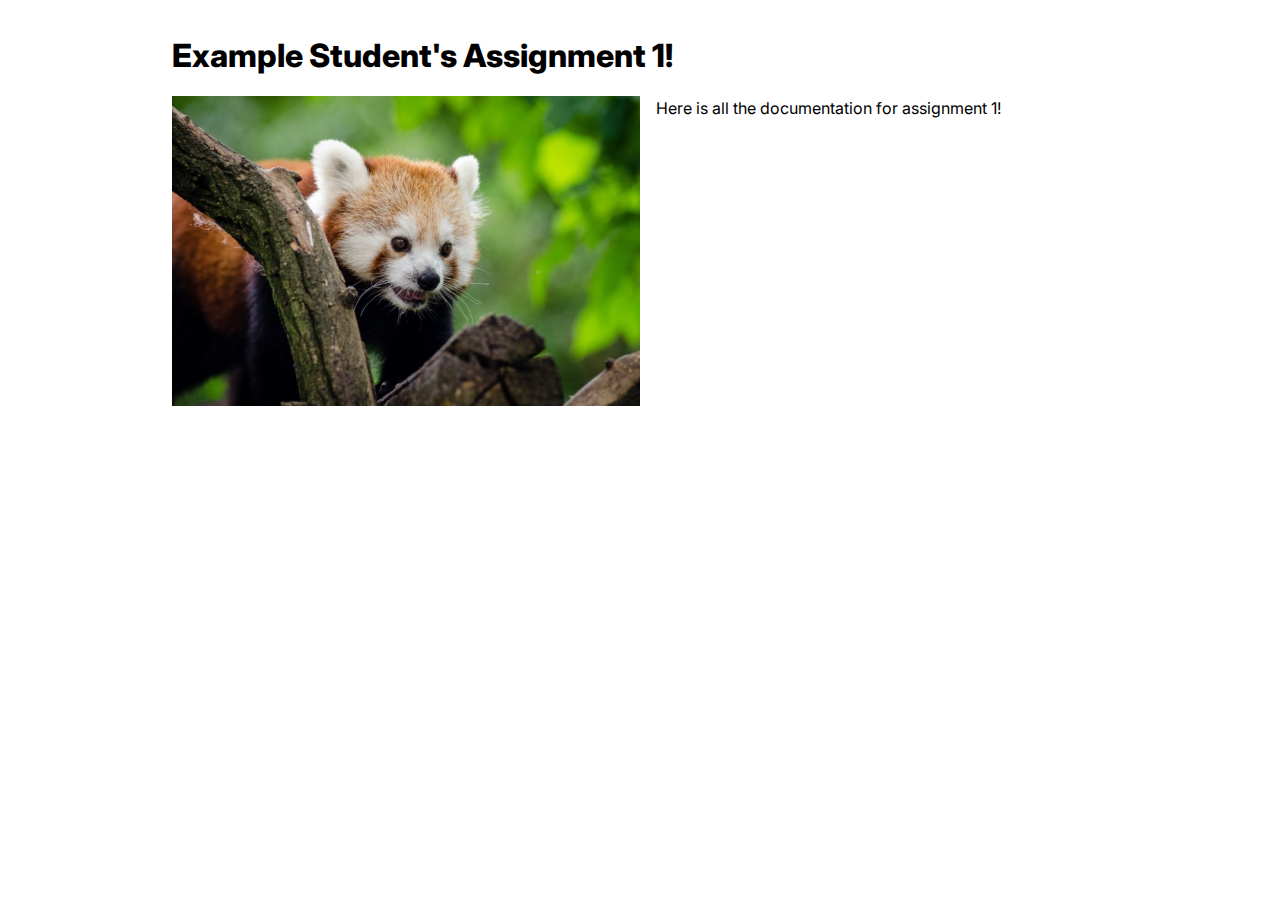
==== a1.html @ 42ec4fe7 "Testing my portfolio site" ====
<!DOCTYPE html>
<html>
  <head>
    <meta charset="utf-8" />
    <meta name="viewport" content="width=device-width, maximum-scale=1.0" />

    <title>Example Student's HCDE 439 Physical Computing Page!</title>

    <link href="style.css" rel="stylesheet" type="text/css" />
  </head>
  <body>
    <h1>Example Student's Assignment 1!</h1>
    <div class="header">
      <img src="red-panda.jpg" />
      <p>Here is all the documentation for assignment 1!</p>
    </div>
  </body>
</html>
---- style.css ----
@import url("https://fonts.googleapis.com/css2?family=Inter:wght@100;200;300;400;500;600;700;800;900&display=swap");

*,
*::before,
*::after {
  box-sizing: border-box;
}

* {
  margin: 0;
}

img,
picture,
video,
canvas,
svg {
  display: block;
  max-width: 100%;
}

body {
  font-family: "Inter", sans-serif;
  line-height: 1.5;
  -webkit-font-smoothing: antialiased;
  max-width: 1000px;
  padding: 2em;
  margin: auto;
}

h1 {
  font-weight: 800;
}

h2 {
  font-weight: 700;
}

.header {
  display: flex;
  gap: 1em;
  margin-top: 1em;
}

.header img {
  width: 50%;
  object-fit: cover;
}

.grid {
  display: grid;
  grid-template-columns: repeat(auto-fit, minmax(250px, 1fr));
  gap: 1em;
  margin-top: 2em;
}

.assignment a {
  color: #000;
  text-decoration: none;
}

.assignment a:hover {
  color: #f06;
}

.assignment img {
  aspect-ratio: 1;
  object-fit: cover;
}

.assignment p {
  margin-top: 0.5em;
}
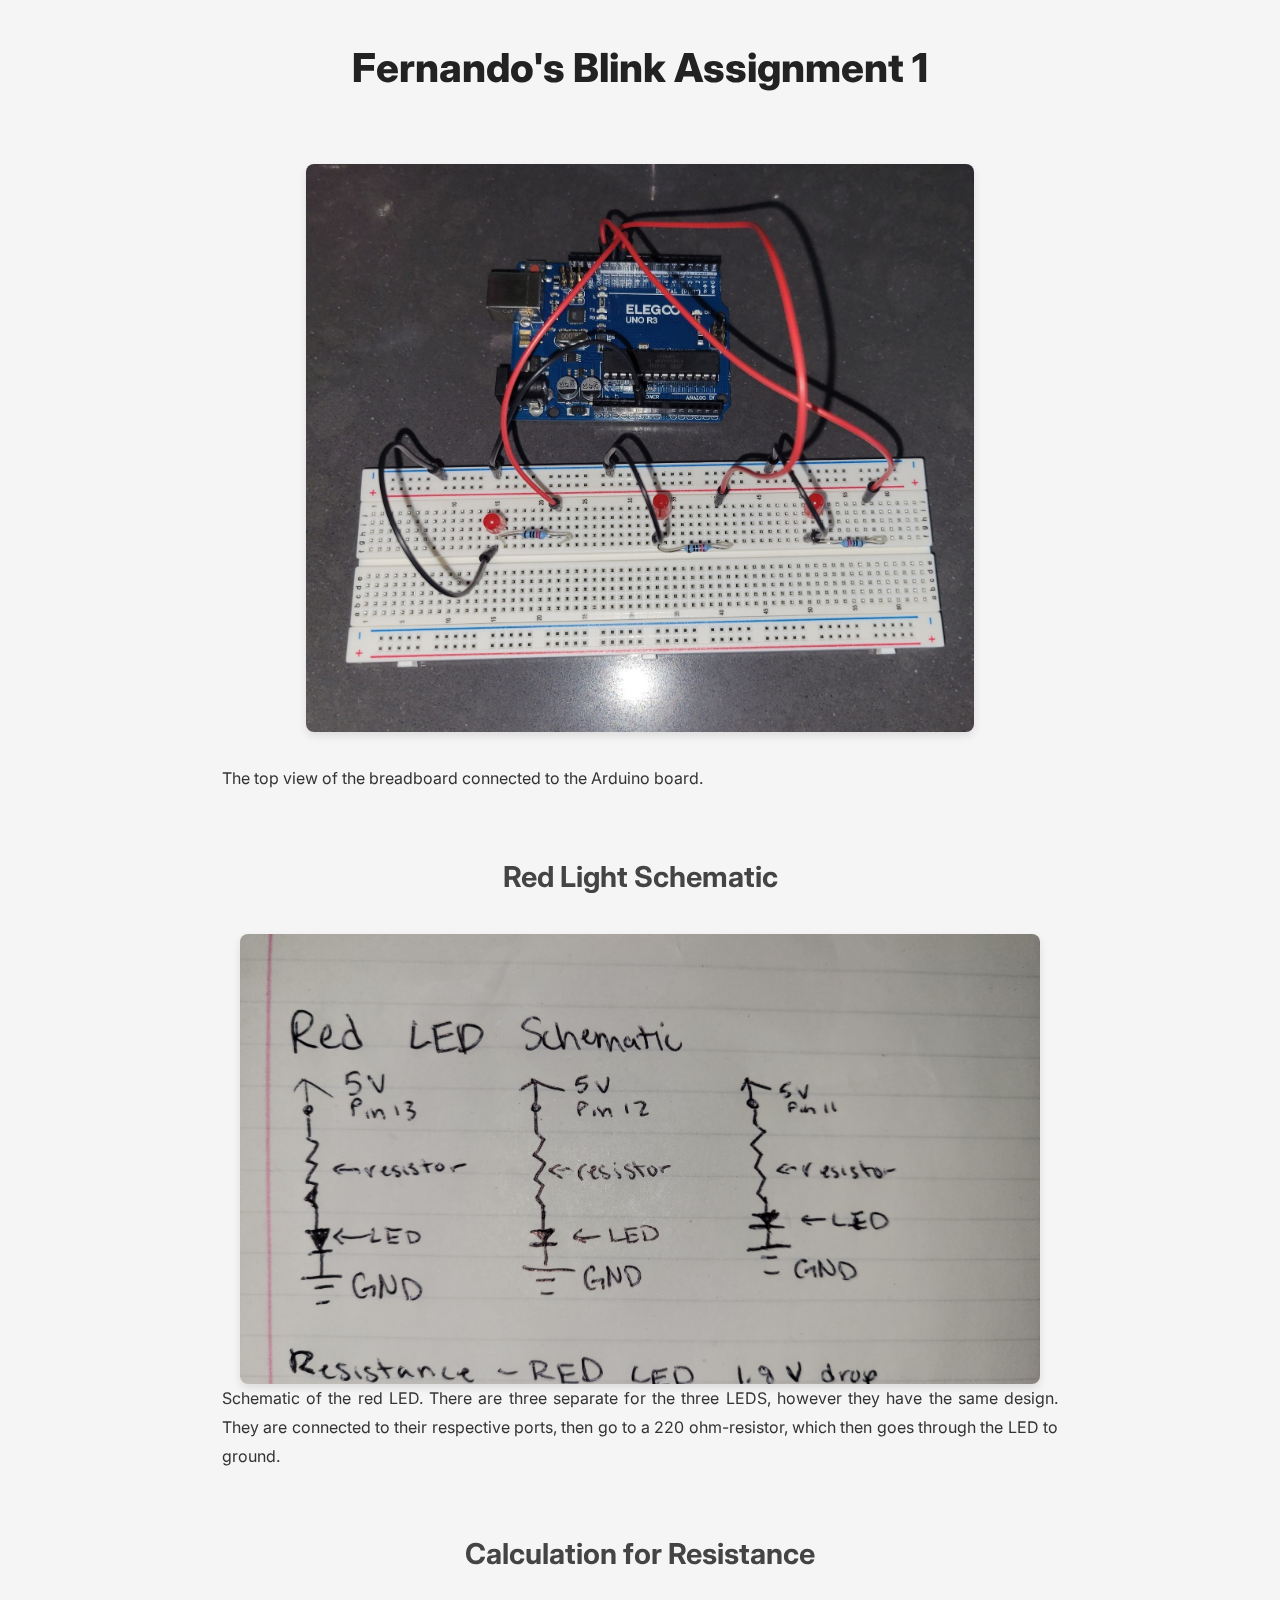
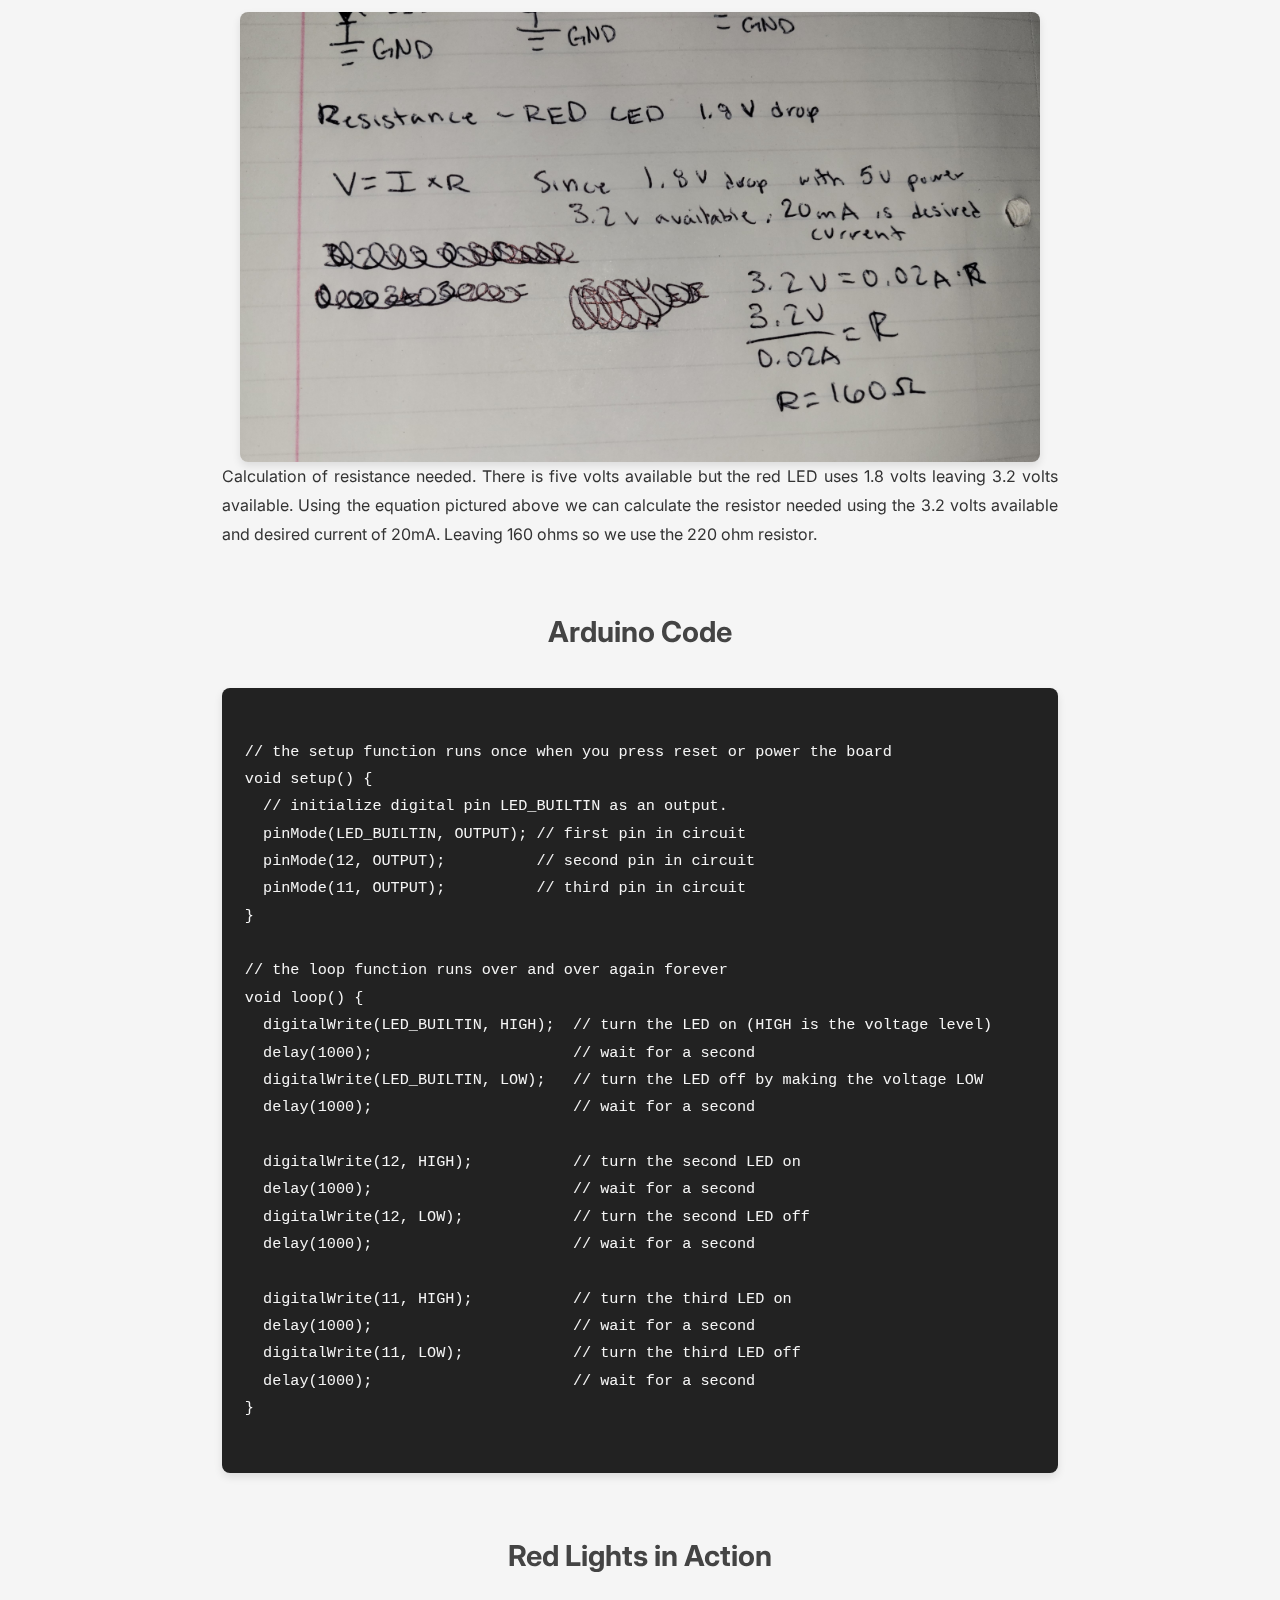
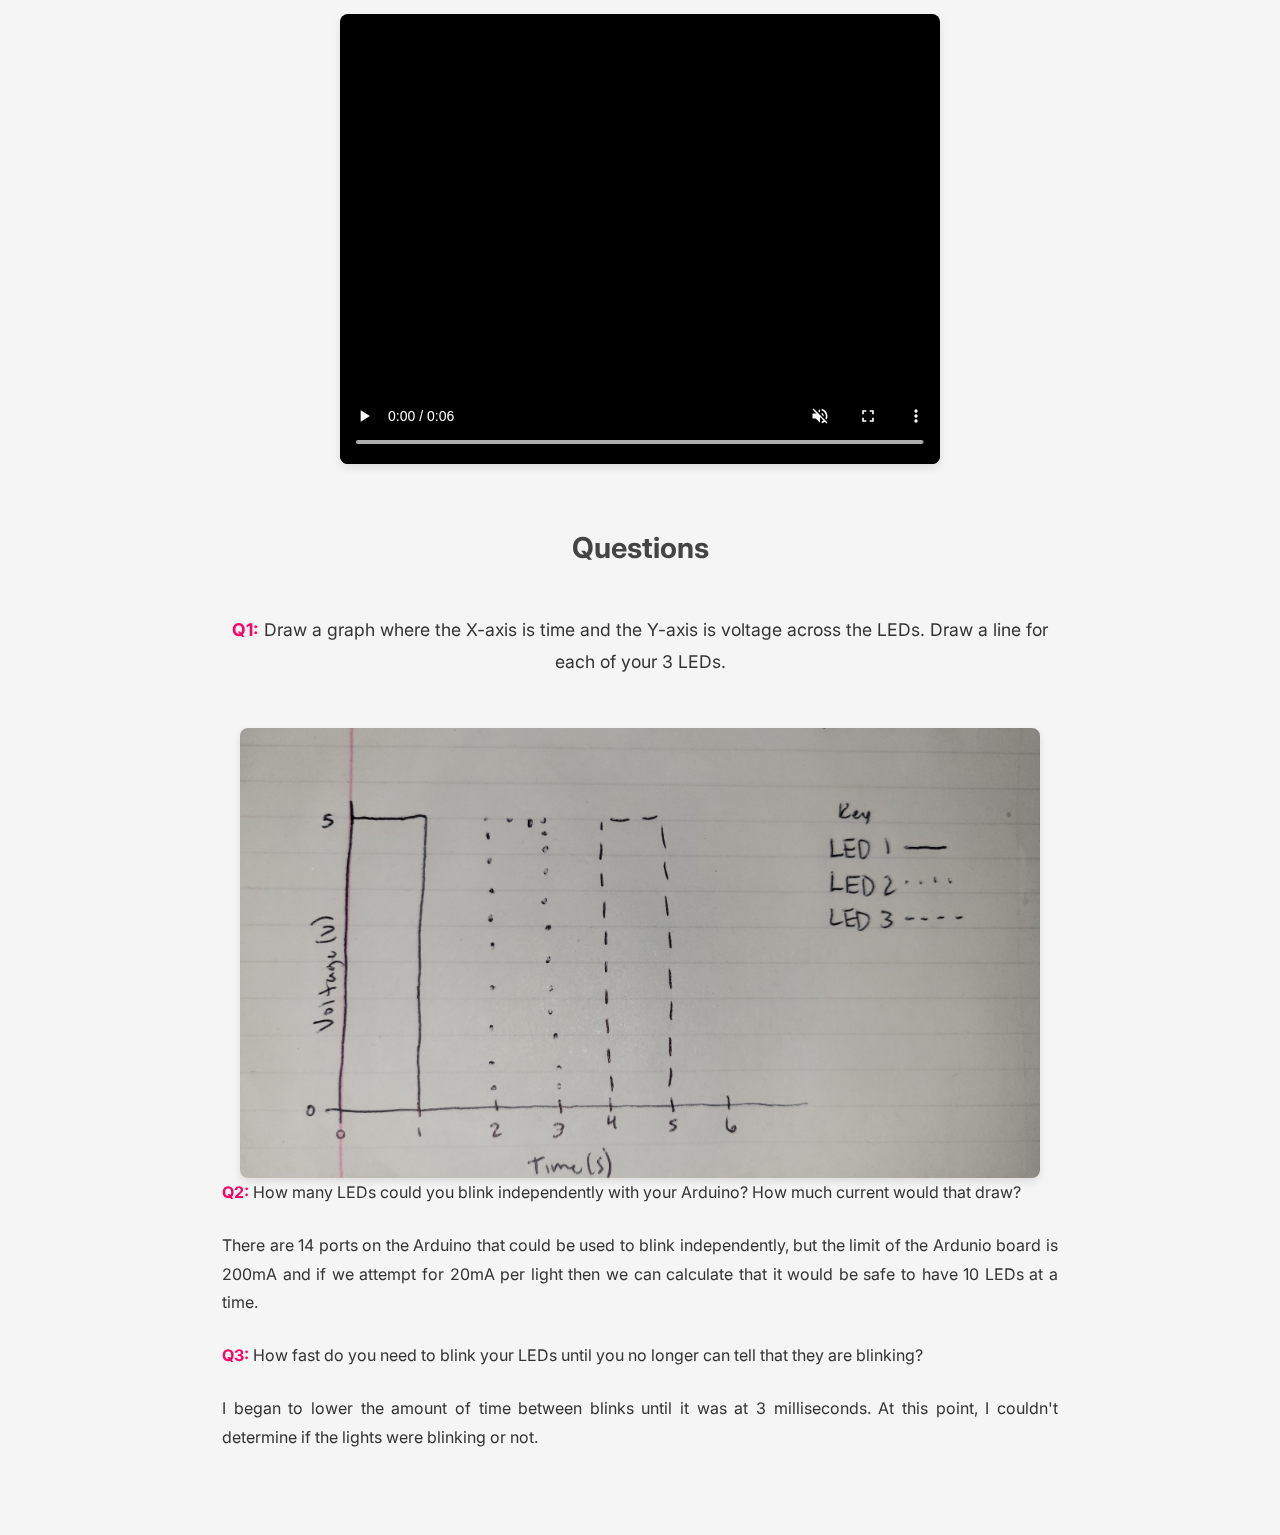
==== commit 06b4d772: "Done A1" ====
--- a/a1.html
+++ b/a1.html
@@ -1,18 +1,100 @@
 <!DOCTYPE html>
-<html>
+<html lang="en">
   <head>
     <meta charset="utf-8" />
-    <meta name="viewport" content="width=device-width, maximum-scale=1.0" />
-
-    <title>Example Student's HCDE 439 Physical Computing Page!</title>
-
-    <link href="style.css" rel="stylesheet" type="text/css" />
+    <meta name="viewport" content="width=device-width, initial-scale=1.0" />
+    <title>Fernando's HCDE 439 Physical Computing Assignment</title>
+    <link href="style.css" rel="stylesheet" />
   </head>
   <body>
-    <h1>Example Student's Assignment 1!</h1>
+    <h1>Fernando's Blink Assignment 1</h1>
+    
+    <!-- Introduction -->
     <div class="header">
-      <img src="red-panda.jpg" />
-      <p>Here is all the documentation for assignment 1!</p>
+      <img src="a1_top_view.jpg" alt="Top view of Assignment 1 setup" />
     </div>
+    <p>The top view of the breadboard connected to the Arduino board.</p>
+    
+    <!-- Schematic Section -->
+    <section>
+      <h2>Red Light Schematic</h2>
+      <div class="grid">
+        <img src="a1_schematic.jpg" alt="Schematic diagram of Assignment 1" />
+      </div>
+      <p>Schematic of the red LED. There are three separate for the three LEDS, however they have the same design. They are connected to their respective ports, then go to a 220 ohm-resistor, which then goes through the LED to ground.</p>
+    </section>
+    
+    <!-- Resistance Section -->
+    <section>
+      <h2>Calculation for Resistance</h2>
+      <div class="grid">
+        <img src="a1_resistance.jpg" alt="Resistance measurement of the circuit" />
+      </div>
+      <p>Calculation of resistance needed. There is five volts available but the red LED uses 1.8 volts leaving 3.2 volts available. Using the equation pictured above we can calculate the resistor needed using the 3.2 volts available and desired current of 20mA. Leaving 160 ohms so we use the 220 ohm resistor.</p>
+    </section>
+    
+    <!-- Arduino Code Section -->
+    <section>
+      <h2>Arduino Code</h2>
+      <pre><code>
+// the setup function runs once when you press reset or power the board
+void setup() {
+  // initialize digital pin LED_BUILTIN as an output.
+  pinMode(LED_BUILTIN, OUTPUT); // first pin in circuit
+  pinMode(12, OUTPUT);          // second pin in circuit
+  pinMode(11, OUTPUT);          // third pin in circuit
+}
+
+// the loop function runs over and over again forever
+void loop() {
+  digitalWrite(LED_BUILTIN, HIGH);  // turn the LED on (HIGH is the voltage level)
+  delay(1000);                      // wait for a second
+  digitalWrite(LED_BUILTIN, LOW);   // turn the LED off by making the voltage LOW
+  delay(1000);                      // wait for a second
+  
+  digitalWrite(12, HIGH);           // turn the second LED on
+  delay(1000);                      // wait for a second
+  digitalWrite(12, LOW);            // turn the second LED off
+  delay(1000);                      // wait for a second
+
+  digitalWrite(11, HIGH);           // turn the third LED on
+  delay(1000);                      // wait for a second
+  digitalWrite(11, LOW);            // turn the third LED off
+  delay(1000);                      // wait for a second
+}
+      </code></pre>
+    </section>
+    
+    <!-- Video Section -->
+    <section>
+      <h2>Red Lights in Action</h2>
+      <video src="Video.mov" controls muted autoplay>
+        Your browser does not support the video tag.
+      </video>
+    </section>
+    
+    <!-- Questions Section -->
+    <section>
+      <h2>Questions</h2>
+      <div class="grid">
+        <p>
+          <strong>Q1:</strong> Draw a graph where the X-axis is time and the Y-axis is voltage across the LEDs. Draw a line for each of your 3 LEDs.
+        </p>
+        <img src="a1_graph.jpg" alt="Graph of voltage vs. time for LEDs" />
+      </div>
+      
+      <p>
+        <strong>Q2:</strong> How many LEDs could you blink independently with your Arduino? How much current would that draw?
+      </p>
+      <p>There are 14 ports on the Arduino that could be used to blink independently, but the limit of the Ardunio board is 200mA
+         and if we attempt for 20mA per light then we can calculate that it would be safe to have 10 LEDs at a time. 
+      </p>
+      <p>
+        <strong>Q3:</strong> How fast do you need to blink your LEDs until you no longer can tell that they are blinking?
+      </p>
+      <p>
+        I began to lower the amount of time between blinks until it was at 3 milliseconds. At this point, I couldn't determine if the lights were blinking or not.
+      </p>
+    </section>
   </body>
 </html>
--- a/style.css
+++ b/style.css
@@ -71,3 +71,137 @@
 .assignment p {
   margin-top: 0.5em;
 }
+
+@import url("https://fonts.googleapis.com/css2?family=Inter:wght@100;200;300;400;500;600;700;800;900&display=swap");
+
+*,
+*::before,
+*::after {
+  box-sizing: border-box;
+}
+
+body {
+  font-family: "Inter", sans-serif;
+  line-height: 1.8;
+  -webkit-font-smoothing: antialiased;
+  max-width: 900px; /* Increased width for better content fit */
+  margin: auto;
+  padding: 2em;
+  background-color: #f5f5f5; /* Soft gray background */
+  color: #333; /* Dark text for readability */
+}
+
+h1 {
+  font-size: 2.5rem;
+  font-weight: 800;
+  color: #222;
+  text-align: center;
+  margin-bottom: 1.5em;
+}
+
+h2 {
+  font-size: 1.8rem;
+  font-weight: 700;
+  color: #444;
+  margin-top: 2em;
+  margin-bottom: 1em;
+  text-align: center;
+}
+
+p {
+  font-size: 1rem;
+  margin-bottom: 1.5em;
+  text-align: justify; /* Makes longer text easier to read */
+}
+
+img {
+  max-width: 100%;
+  height: auto;
+  border-radius: 8px;
+  box-shadow: 0 4px 8px rgba(0, 0, 0, 0.1);
+}
+
+.header {
+  display: flex;
+  flex-direction: column;
+  align-items: center;
+  gap: 1em;
+  margin-bottom: 2em;
+}
+
+.header img {
+  width: 80%;
+}
+
+.grid {
+  display: grid;
+  grid-template-columns: 1fr;
+  gap: 1.5em;
+  align-items: center;
+  justify-items: center;
+}
+
+video {
+  width: 100%;
+  max-width: 600px;
+  margin: 2em auto;
+  border-radius: 8px;
+  box-shadow: 0 4px 8px rgba(0, 0, 0, 0.1);
+}
+
+pre {
+  background-color: #222;
+  color: #f5f5f5;
+  padding: 1.5em;
+  border-radius: 8px;
+  overflow-x: auto;
+  font-size: 0.95rem;
+  margin: 2em auto;
+  box-shadow: 0 4px 8px rgba(0, 0, 0, 0.1);
+}
+
+code {
+  font-family: "Courier New", Courier, monospace;
+}
+
+strong {
+  color: #f06;
+  font-weight: bold;
+}
+
+/* Specific to the Questions Section */
+.grid img {
+  width: 100%;
+  max-width: 800px;
+  margin: auto;
+}
+
+.grid p {
+  font-size: 1.1rem;
+  margin-top: 0.5em;
+  text-align: center;
+}
+
+/* Responsive Design */
+@media (max-width: 768px) {
+  body {
+    padding: 1.5em;
+  }
+
+  h1 {
+    font-size: 2rem;
+  }
+
+  h2 {
+    font-size: 1.5rem;
+  }
+
+  pre {
+    font-size: 0.85rem;
+  }
+
+  video {
+    max-width: 100%;
+  }
+}
+
